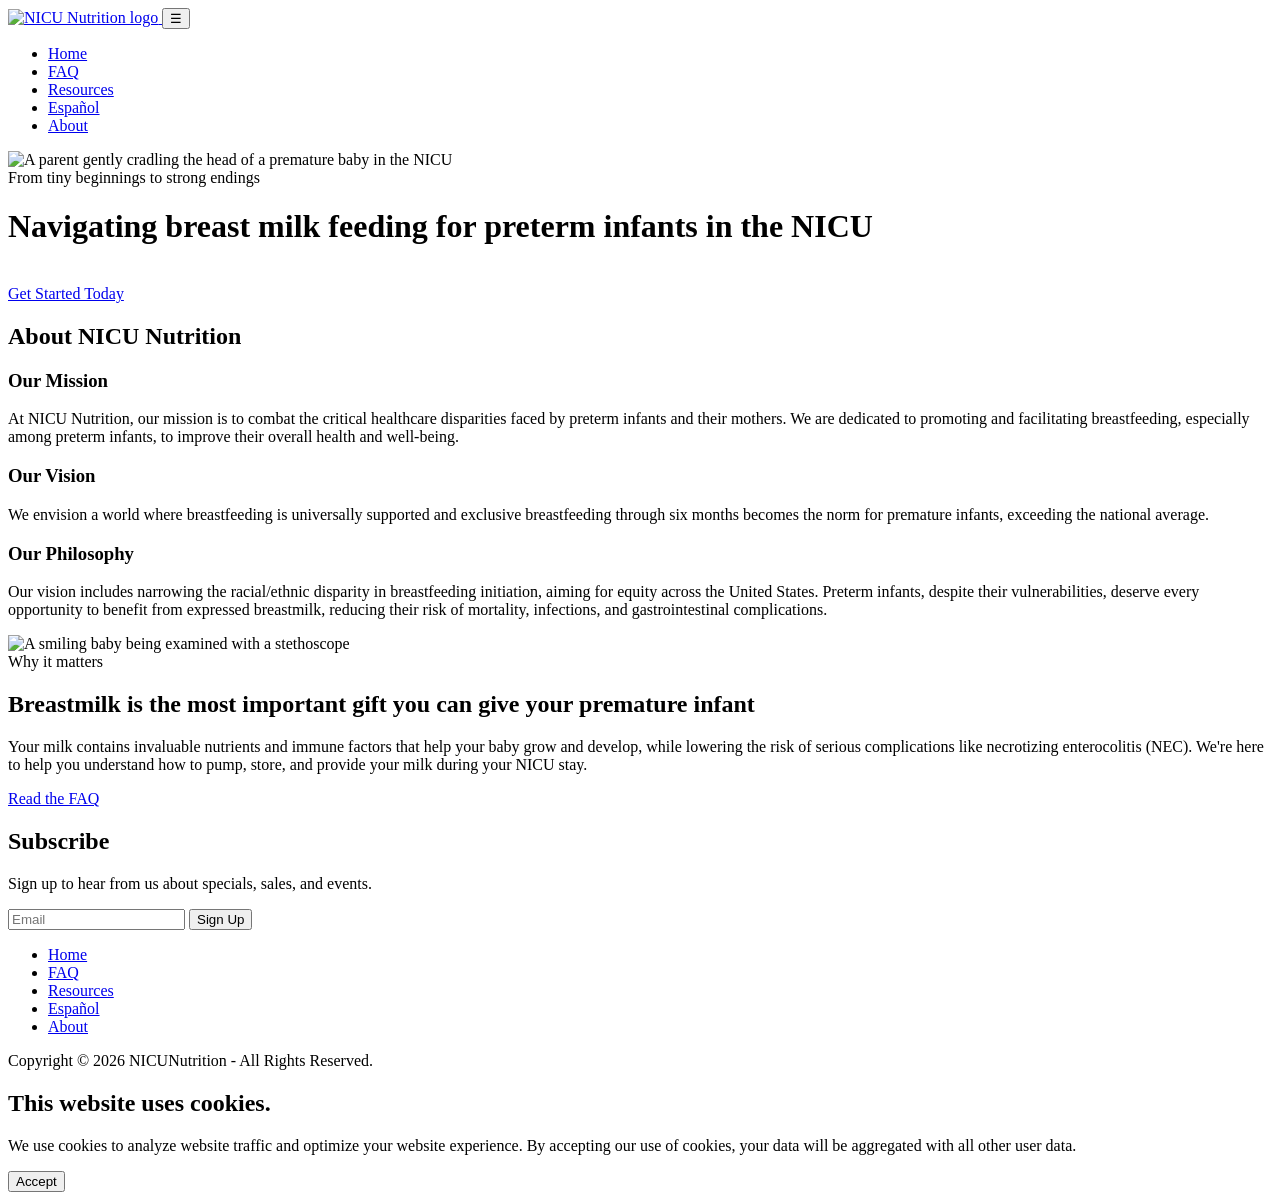
==== index.html @ 2c618bdb "Add files via upload" ====
<!DOCTYPE html>
<html lang="en">
<head>
<meta charset="UTF-8">
<meta name="viewport" content="width=device-width, initial-scale=1.0">
<title>NICU Nutrition | Breast Milk Feeding for Preterm Infants</title>
<meta name="description" content="NICU Nutrition helps mothers of preterm infants navigate breast milk feeding in the NICU, from tiny beginnings to strong endings.">
<link rel="icon" href="assets/img/logo.png">
<link rel="stylesheet" href="assets/css/style.css">
</head>
<body>

<header class="site-header">
  <a class="brand" href="index.html">
    <img src="assets/img/logo.png" alt="NICU Nutrition logo">
  </a>
  <button class="nav-toggle" aria-label="Toggle navigation">&#9776;</button>
  <nav>
    <ul class="site-nav">
      <li><a href="index.html" aria-current="page">Home</a></li>
      <li><a href="faq.html">FAQ</a></li>
      <li><a href="resources.html">Resources</a></li>
      <li><a href="espanol.html">Español</a></li>
      <li><a href="about.html">About</a></li>
    </ul>
  </nav>
</header>

<main>

  <div class="hero">
    <div class="hero-media">
      <img src="assets/img/hero-baby.png" alt="A parent gently cradling the head of a premature baby in the NICU">
    </div>
    <div class="hero-copy">
      <span class="eyebrow">From tiny beginnings to strong endings</span>
      <h1>Navigating breast milk feeding for preterm infants in the NICU</h1>
      <br>
      <a class="btn" href="faq.html">Get Started Today</a>
    </div>
  </div>

  <section>
    <div class="wrap">
      <div class="page-title" style="margin-top:0;">
        <h1>About NICU Nutrition</h1>
      </div>
      <div class="pillars">
        <div class="pillar">
          <h3>Our Mission</h3>
          <p>At NICU Nutrition, our mission is to combat the critical healthcare disparities faced by preterm infants and their mothers. We are dedicated to promoting and facilitating breastfeeding, especially among preterm infants, to improve their overall health and well-being.</p>
        </div>
        <div class="pillar">
          <h3>Our Vision</h3>
          <p>We envision a world where breastfeeding is universally supported and exclusive breastfeeding through six months becomes the norm for premature infants, exceeding the national average.</p>
        </div>
        <div class="pillar">
          <h3>Our Philosophy</h3>
          <p>Our vision includes narrowing the racial/ethnic disparity in breastfeeding initiation, aiming for equity across the United States. Preterm infants, despite their vulnerabilities, deserve every opportunity to benefit from expressed breastmilk, reducing their risk of mortality, infections, and gastrointestinal complications.</p>
        </div>
      </div>
    </div>
  </section>

  <section class="section-alt">
    <div class="wrap">
      <div class="split">
        <div class="split-media">
          <img src="assets/img/baby-stethoscope.png" alt="A smiling baby being examined with a stethoscope">
        </div>
        <div class="split-copy">
          <div class="kicker">Why it matters</div>
          <h2>Breastmilk is the most important gift you can give your premature infant</h2>
          <p>Your milk contains invaluable nutrients and immune factors that help your baby grow and develop, while lowering the risk of serious complications like necrotizing enterocolitis (NEC). We're here to help you understand how to pump, store, and provide your milk during your NICU stay.</p>
          <a class="btn btn-outline" href="faq.html">Read the FAQ</a>
        </div>
      </div>
    </div>
  </section>

  <div class="newsletter">
    <div class="wrap">
      <h2>Subscribe</h2>
      <p>Sign up to hear from us about specials, sales, and events.</p>
      <form class="newsletter-form">
        <input type="email" placeholder="Email" required aria-label="Email">
        <button type="submit" class="btn">Sign Up</button>
      </form>
    </div>
  </div>

</main>

<footer class="site-footer">
  <div class="wrap">
    <ul class="foot-links">
      <li><a href="index.html">Home</a></li>
      <li><a href="faq.html">FAQ</a></li>
      <li><a href="resources.html">Resources</a></li>
      <li><a href="espanol.html">Español</a></li>
      <li><a href="about.html">About</a></li>
    </ul>
    <p>Copyright &copy; 2026 NICUNutrition - All Rights Reserved.</p>
  </div>
</footer>

<div id="cookie-banner">
  <h2>This website uses cookies.</h2>
  <p>We use cookies to analyze website traffic and optimize your website experience. By accepting our use of cookies, your data will be aggregated with all other user data.</p>
  <button id="cookie-accept">Accept</button>
</div>

<script src="assets/js/main.js"></script>
</body>
</html>
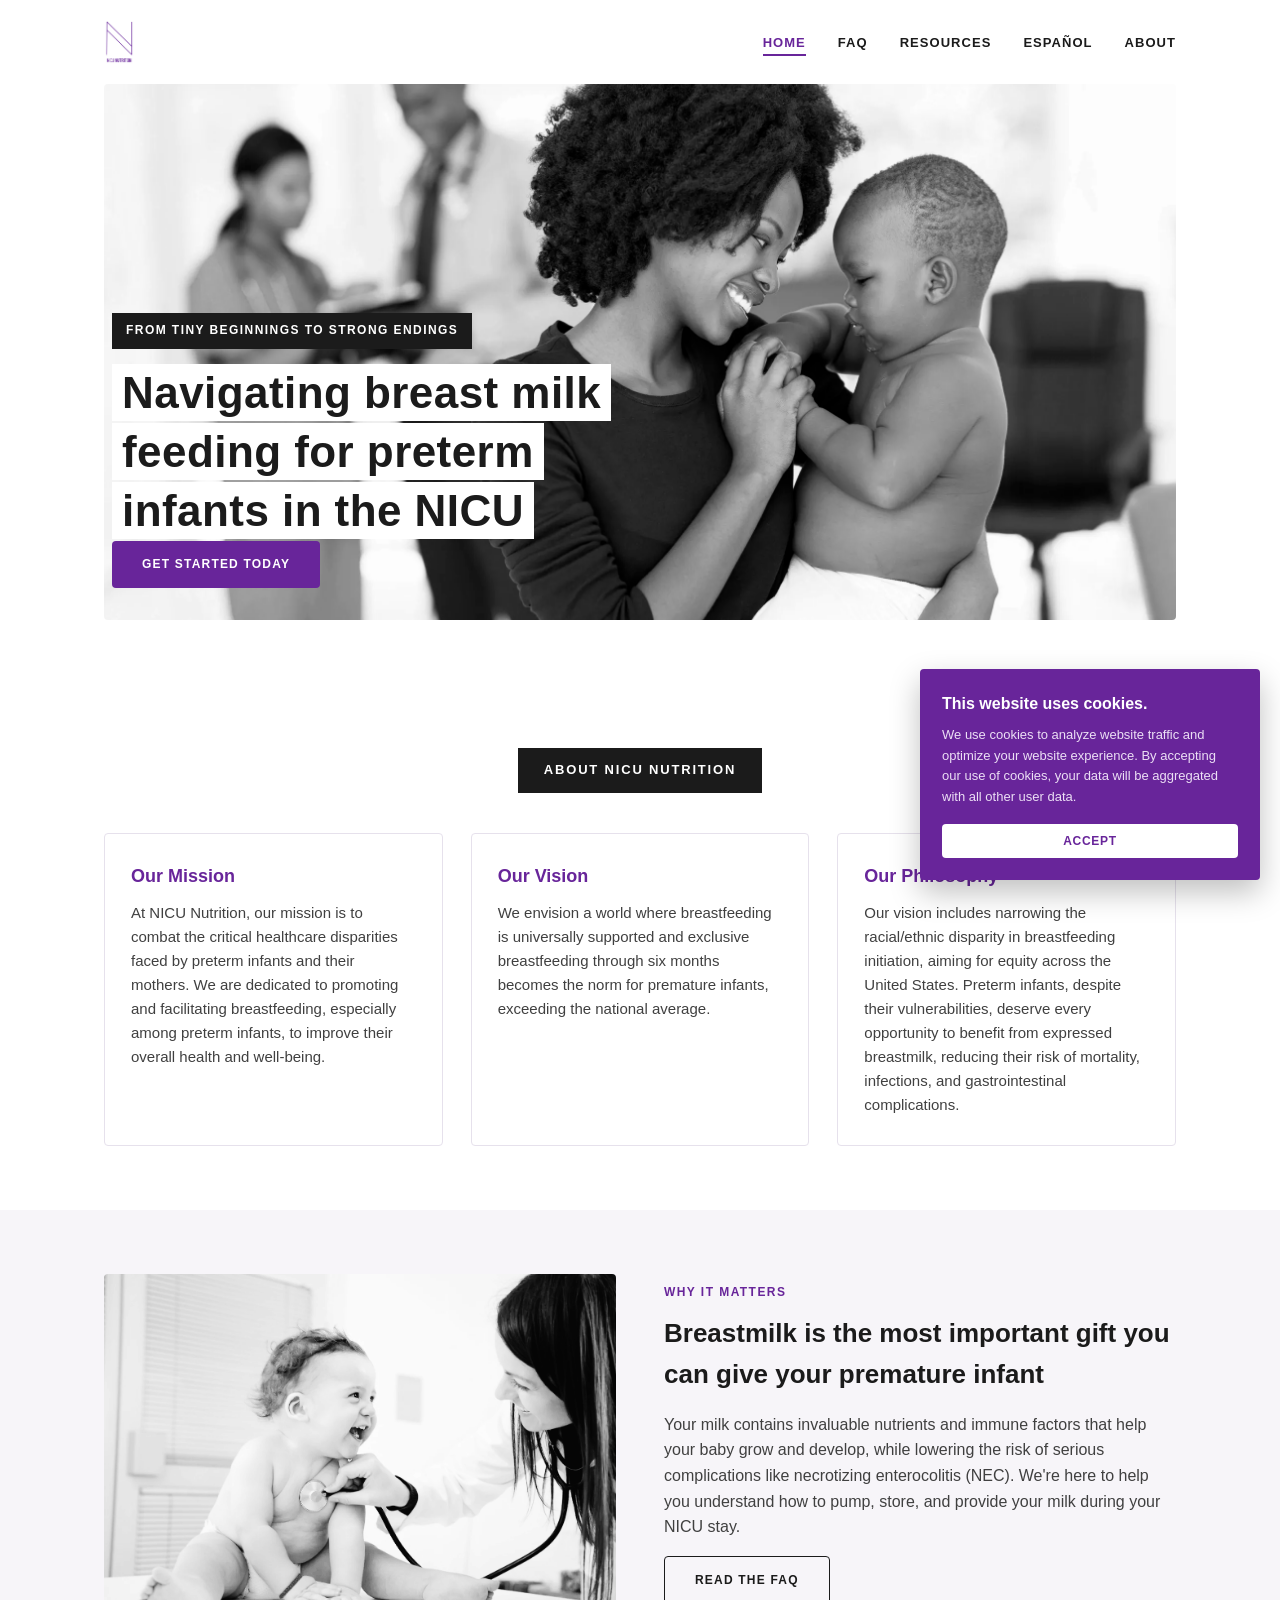
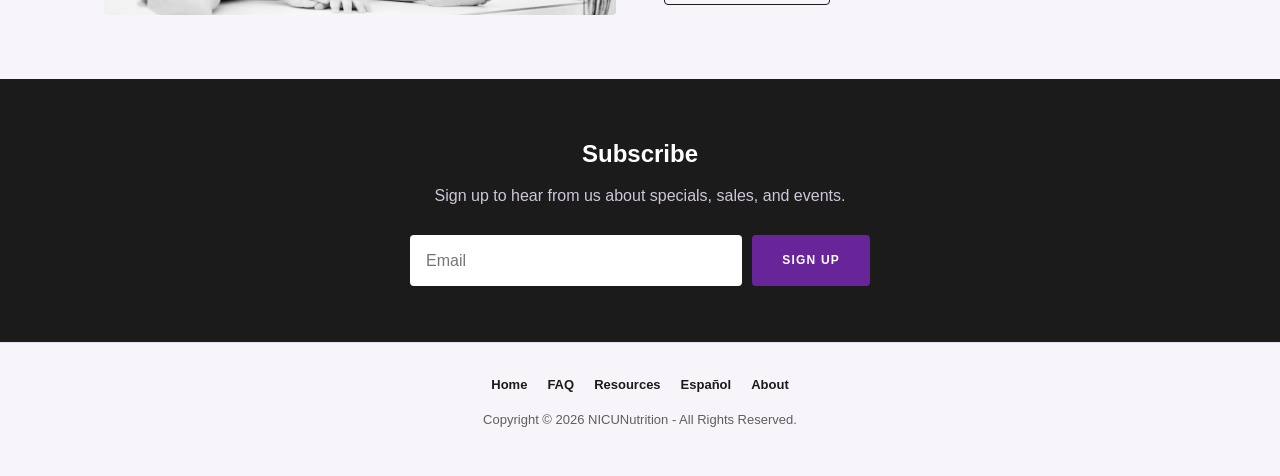
==== commit afbeb89e: "Update index.html" ====
--- a/index.html
+++ b/index.html
@@ -109,7 +109,8 @@
   <p>We use cookies to analyze website traffic and optimize your website experience. By accepting our use of cookies, your data will be aggregated with all other user data.</p>
   <button id="cookie-accept">Accept</button>
 </div>
-
+<script data-goatcounter="https://nicunutrition.goatcounter.com/count"
+        async src="//gc.zgo.at/count.js"></script>
 <script src="assets/js/main.js"></script>
 </body>
 </html>
--- a/assets/css/style.css
+++ b/assets/css/style.css
@@ -0,0 +1,589 @@
+/* NICU Nutrition — shared styles */
+
+:root {
+  --purple: #68259a;
+  --purple-dark: #4e1c74;
+  --ink: #1b1b1b;
+  --ink-soft: #404040;
+  --grey: #5e5e5e;
+  --paper: #ffffff;
+  --paper-soft: #f7f5f9;
+  --border: #e6e1ec;
+  --max: 1120px;
+  --radius: 4px;
+}
+
+* { box-sizing: border-box; }
+
+html { scroll-behavior: smooth; }
+
+body {
+  margin: 0;
+  font-family: "Helvetica Neue", Arial, sans-serif;
+  color: var(--ink);
+  background: var(--paper);
+  line-height: 1.6;
+  -webkit-font-smoothing: antialiased;
+}
+
+img { max-width: 100%; display: block; }
+
+a { color: var(--purple); }
+
+.wrap {
+  max-width: var(--max);
+  margin: 0 auto;
+  padding: 0 24px;
+}
+
+/* ---------- Header ---------- */
+
+.site-header {
+  display: flex;
+  align-items: center;
+  justify-content: space-between;
+  max-width: var(--max);
+  margin: 0 auto;
+  padding: 20px 24px;
+}
+
+.brand {
+  display: flex;
+  align-items: center;
+  gap: 10px;
+  text-decoration: none;
+  color: var(--ink);
+}
+
+.brand img { height: 44px; width: auto; }
+
+.brand span {
+  font-size: 11px;
+  font-weight: 700;
+  letter-spacing: 0.12em;
+  color: var(--purple);
+}
+
+.nav-toggle {
+  display: none;
+  background: none;
+  border: none;
+  font-size: 26px;
+  cursor: pointer;
+  color: var(--ink);
+}
+
+.site-nav {
+  display: flex;
+  gap: 32px;
+  list-style: none;
+  margin: 0;
+  padding: 0;
+}
+
+.site-nav a {
+  text-decoration: none;
+  color: var(--ink);
+  font-size: 13px;
+  font-weight: 600;
+  letter-spacing: 0.08em;
+  text-transform: uppercase;
+  padding-bottom: 4px;
+  border-bottom: 2px solid transparent;
+  transition: border-color 0.15s ease, color 0.15s ease;
+}
+
+.site-nav a:hover,
+.site-nav a[aria-current="page"] {
+  color: var(--purple);
+  border-color: var(--purple);
+}
+
+@media (max-width: 720px) {
+  .nav-toggle { display: block; }
+  .site-nav {
+    display: none;
+    position: absolute;
+    top: 76px;
+    left: 0;
+    right: 0;
+    background: var(--paper);
+    flex-direction: column;
+    gap: 0;
+    padding: 8px 24px 20px;
+    border-bottom: 1px solid var(--border);
+    z-index: 20;
+  }
+  .site-nav.open { display: flex; }
+  .site-nav a { display: block; padding: 12px 0; border-bottom: 1px solid var(--border); }
+  .site-header { position: relative; }
+}
+
+/* ---------- Buttons ---------- */
+
+.btn {
+  display: inline-block;
+  background: var(--purple);
+  color: #fff;
+  text-decoration: none;
+  font-size: 12px;
+  font-weight: 700;
+  letter-spacing: 0.1em;
+  text-transform: uppercase;
+  padding: 14px 30px;
+  border-radius: var(--radius);
+  border: none;
+  cursor: pointer;
+  transition: background 0.15s ease;
+}
+
+.btn:hover { background: var(--purple-dark); }
+
+.btn-outline {
+  background: transparent;
+  color: var(--ink);
+  border: 1.5px solid var(--ink);
+}
+
+.btn-outline:hover { background: var(--ink); color: #fff; }
+
+/* ---------- Hero ---------- */
+
+.hero {
+  position: relative;
+  max-width: var(--max);
+  margin: 0 auto 64px;
+  padding: 0 24px;
+}
+
+.hero-media {
+  position: relative;
+  border-radius: var(--radius);
+  overflow: hidden;
+  aspect-ratio: 16 / 8;
+}
+
+.hero-media img {
+  width: 100%;
+  height: 100%;
+  object-fit: cover;
+  filter: grayscale(1);
+}
+
+.hero-copy {
+  position: absolute;
+  left: 32px;
+  bottom: 32px;
+  max-width: 560px;
+}
+
+.eyebrow {
+  display: inline-block;
+  background: var(--ink);
+  color: #fff;
+  font-size: 12px;
+  font-weight: 700;
+  letter-spacing: 0.12em;
+  text-transform: uppercase;
+  padding: 8px 14px;
+  margin-bottom: 14px;
+}
+
+.hero-copy h1 {
+  background: #fff;
+  color: var(--ink);
+  display: inline;
+  box-decoration-break: clone;
+  -webkit-box-decoration-break: clone;
+  padding: 4px 10px;
+  font-size: clamp(28px, 4.2vw, 44px);
+  line-height: 1.35;
+  letter-spacing: 0.01em;
+  font-weight: 800;
+  margin: 0 0 22px;
+}
+
+@media (max-width: 720px) {
+  .hero-media { aspect-ratio: 4 / 5; }
+  .hero-copy { left: 16px; right: 16px; bottom: 20px; }
+}
+
+/* ---------- Page header (non-home) ---------- */
+
+.page-title {
+  text-align: center;
+  margin: 48px auto 40px;
+}
+
+.page-title h1 {
+  display: inline-block;
+  background: var(--ink);
+  color: #fff;
+  font-size: 13px;
+  font-weight: 700;
+  letter-spacing: 0.14em;
+  text-transform: uppercase;
+  padding: 12px 26px;
+  margin: 0;
+}
+
+/* ---------- Sections ---------- */
+
+section { padding: 64px 0; }
+section.tight { padding: 40px 0; }
+.section-alt { background: var(--paper-soft); }
+
+.section-head {
+  text-align: center;
+  max-width: 680px;
+  margin: 0 auto 44px;
+}
+
+.section-head .kicker {
+  color: var(--purple);
+  font-size: 12px;
+  font-weight: 700;
+  letter-spacing: 0.14em;
+  text-transform: uppercase;
+  margin-bottom: 10px;
+}
+
+.section-head h2 {
+  font-size: clamp(24px, 3vw, 32px);
+  margin: 0 0 12px;
+}
+
+.section-head p { color: var(--grey); margin: 0; }
+
+/* three-column mission/pillars */
+
+.pillars {
+  display: grid;
+  grid-template-columns: repeat(3, 1fr);
+  gap: 28px;
+}
+
+@media (max-width: 800px) {
+  .pillars { grid-template-columns: 1fr; }
+}
+
+.pillar {
+  border: 1px solid var(--border);
+  border-radius: var(--radius);
+  padding: 28px 26px;
+  background: #fff;
+}
+
+.pillar h3 {
+  font-size: 18px;
+  margin: 0 0 10px;
+  color: var(--purple);
+}
+
+.pillar p { margin: 0; color: var(--ink-soft); font-size: 15px; }
+
+/* split media + text */
+
+.split {
+  display: grid;
+  grid-template-columns: 1fr 1fr;
+  gap: 48px;
+  align-items: center;
+}
+
+.split.reverse .split-media { order: 2; }
+
+@media (max-width: 800px) {
+  .split { grid-template-columns: 1fr; }
+  .split.reverse .split-media { order: 0; }
+}
+
+.split-media img {
+  width: 100%;
+  border-radius: var(--radius);
+  filter: grayscale(1);
+}
+
+.split-copy .kicker {
+  color: var(--purple);
+  font-size: 12px;
+  font-weight: 700;
+  letter-spacing: 0.12em;
+  text-transform: uppercase;
+  margin-bottom: 10px;
+}
+
+.split-copy h2 { font-size: 26px; margin: 0 0 14px; }
+.split-copy p { color: var(--ink-soft); }
+
+/* ---------- FAQ accordion ---------- */
+
+.faq-intro {
+  text-align: center;
+  max-width: 640px;
+  margin: 0 auto 40px;
+  font-size: 17px;
+  color: var(--ink-soft);
+}
+
+.faq-list { max-width: 820px; margin: 0 auto; }
+
+.faq-item {
+  border-bottom: 1px solid var(--border);
+}
+
+.faq-item summary {
+  list-style: none;
+  cursor: pointer;
+  display: flex;
+  align-items: center;
+  justify-content: space-between;
+  gap: 16px;
+  padding: 22px 4px;
+  font-weight: 700;
+  font-size: 16px;
+}
+
+.faq-item summary::-webkit-details-marker { display: none; }
+
+.faq-item summary::after {
+  content: "+";
+  flex: none;
+  font-size: 22px;
+  font-weight: 400;
+  color: var(--purple);
+  transition: transform 0.15s ease;
+}
+
+.faq-item[open] summary::after { content: "\2212"; }
+
+.faq-item .faq-body {
+  padding: 0 4px 24px;
+  color: var(--ink-soft);
+}
+
+.faq-body p { margin: 0 0 12px; }
+
+.phone-note {
+  text-align: center;
+  margin-top: 36px;
+  color: var(--ink-soft);
+}
+
+.phone-note a { font-weight: 700; }
+
+/* ---------- Resource / handout cards ---------- */
+
+.card-grid {
+  display: grid;
+  grid-template-columns: repeat(auto-fit, minmax(240px, 1fr));
+  gap: 22px;
+}
+
+.card {
+  border: 1px solid var(--border);
+  border-radius: var(--radius);
+  padding: 24px;
+  background: #fff;
+  display: flex;
+  flex-direction: column;
+  gap: 12px;
+}
+
+.card h3 { margin: 0; font-size: 16px; }
+.card p { margin: 0; color: var(--grey); font-size: 14px; flex: 1; }
+
+.card .btn, .card .link-out {
+  align-self: flex-start;
+}
+
+.link-out {
+  font-size: 13px;
+  font-weight: 700;
+  text-decoration: none;
+  letter-spacing: 0.04em;
+  color: var(--purple);
+}
+
+.link-out::after { content: " \2197"; }
+
+.link-list {
+  columns: 2;
+  column-gap: 40px;
+  list-style: none;
+  margin: 0;
+  padding: 0;
+  max-width: 820px;
+  margin: 0 auto;
+}
+
+.link-list li {
+  break-inside: avoid;
+  border-bottom: 1px solid var(--border);
+  padding: 14px 0;
+}
+
+.link-list a {
+  text-decoration: none;
+  color: var(--ink);
+  font-weight: 600;
+  font-size: 15px;
+}
+
+.link-list a:hover { color: var(--purple); }
+
+@media (max-width: 640px) {
+  .link-list { columns: 1; }
+}
+
+/* ---------- Contact form ---------- */
+
+.contact-wrap {
+  display: grid;
+  grid-template-columns: 1fr 1fr;
+  gap: 48px;
+  align-items: start;
+}
+
+@media (max-width: 800px) {
+  .contact-wrap { grid-template-columns: 1fr; }
+}
+
+.contact-form { display: flex; flex-direction: column; gap: 16px; }
+
+.contact-form label {
+  font-size: 13px;
+  font-weight: 700;
+  letter-spacing: 0.04em;
+  text-transform: uppercase;
+  color: var(--ink-soft);
+}
+
+.contact-form input,
+.contact-form textarea {
+  width: 100%;
+  padding: 12px 14px;
+  border: 1px solid var(--border);
+  border-radius: var(--radius);
+  font: inherit;
+  margin-top: 6px;
+}
+
+.contact-form textarea { min-height: 120px; resize: vertical; }
+
+.form-fine-print { font-size: 12px; color: var(--grey); }
+.form-fine-print a { color: var(--grey); text-decoration: underline; }
+
+/* ---------- Partners ---------- */
+
+.partners {
+  display: flex;
+  justify-content: center;
+  align-items: center;
+  gap: 40px;
+  flex-wrap: wrap;
+}
+
+.partners img {
+  max-height: 90px;
+  width: auto;
+  border-radius: var(--radius);
+}
+
+/* ---------- Newsletter ---------- */
+
+.newsletter {
+  background: var(--ink);
+  color: #fff;
+  text-align: center;
+  padding: 56px 24px;
+}
+
+.newsletter h2 { margin: 0 0 10px; font-size: 24px; }
+.newsletter p { color: #cfc7d8; margin: 0 0 26px; }
+
+.newsletter-form {
+  display: flex;
+  justify-content: center;
+  gap: 10px;
+  flex-wrap: wrap;
+  max-width: 460px;
+  margin: 0 auto;
+}
+
+.newsletter-form input {
+  flex: 1;
+  min-width: 220px;
+  padding: 13px 16px;
+  border-radius: var(--radius);
+  border: none;
+  font: inherit;
+}
+
+/* ---------- Footer ---------- */
+
+.site-footer {
+  background: var(--paper-soft);
+  border-top: 1px solid var(--border);
+  padding: 32px 0;
+  text-align: center;
+  font-size: 13px;
+  color: var(--grey);
+}
+
+.site-footer .foot-links {
+  display: flex;
+  justify-content: center;
+  gap: 20px;
+  list-style: none;
+  padding: 0;
+  margin: 0 0 14px;
+  flex-wrap: wrap;
+}
+
+.site-footer .foot-links a {
+  color: var(--ink);
+  text-decoration: none;
+  font-weight: 600;
+  font-size: 13px;
+}
+
+.site-footer .foot-links a:hover { color: var(--purple); }
+
+/* ---------- Cookie notice ---------- */
+
+#cookie-banner {
+  position: fixed;
+  right: 20px;
+  bottom: 20px;
+  max-width: 340px;
+  background: var(--purple);
+  color: #fff;
+  padding: 22px;
+  border-radius: var(--radius);
+  box-shadow: 0 12px 30px rgba(0,0,0,0.25);
+  z-index: 50;
+}
+
+#cookie-banner h2 { font-size: 16px; margin: 0 0 8px; }
+#cookie-banner p { font-size: 13px; color: #ecdff5; margin: 0 0 16px; }
+
+#cookie-banner button {
+  background: #fff;
+  color: var(--purple);
+  border: none;
+  font-weight: 700;
+  font-size: 12px;
+  letter-spacing: 0.06em;
+  text-transform: uppercase;
+  padding: 10px 20px;
+  border-radius: var(--radius);
+  cursor: pointer;
+  width: 100%;
+}
+
+#cookie-banner.hidden { display: none; }
+
+@media (max-width: 480px) {
+  #cookie-banner { left: 16px; right: 16px; max-width: none; }
+}
